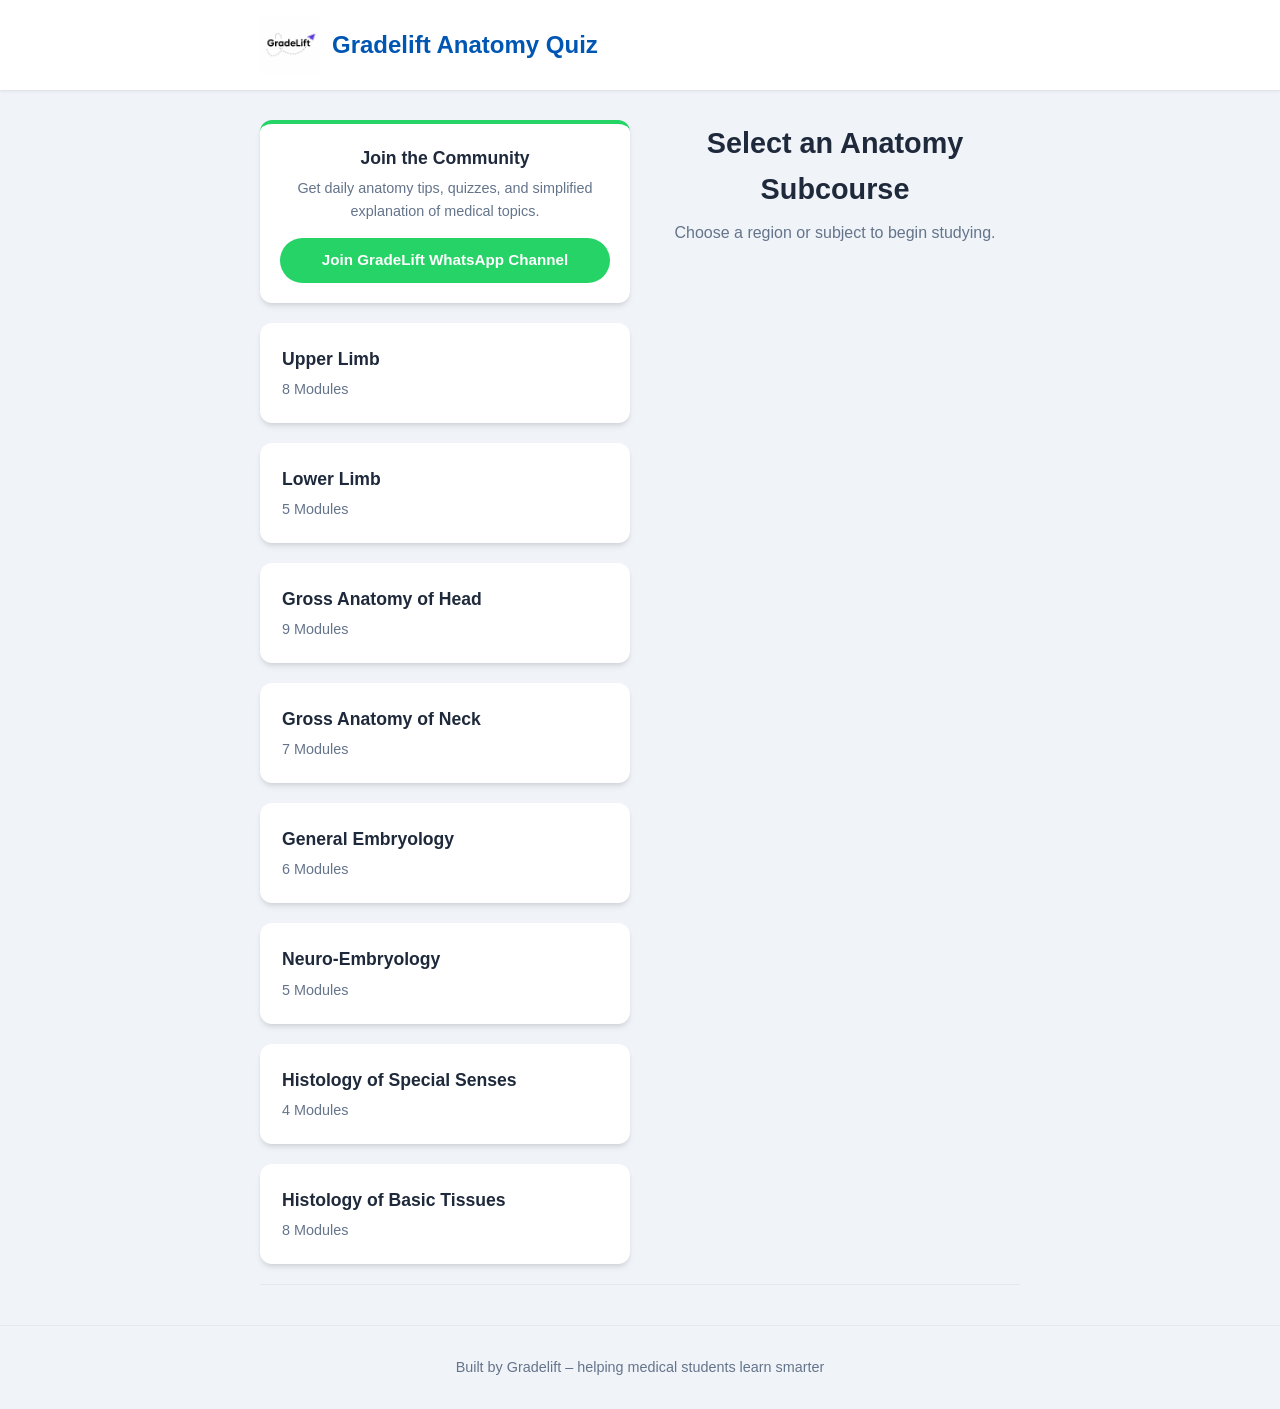
==== index.html @ 7abebb68 "Add files via upload" ====
<!doctype html>
<html lang="en">
  <head>
    <meta charset="UTF-8" />
    <meta name="viewport" content="width=device-width, initial-scale=1.0" />
    <title>Gradelift Anatomy Quiz</title>
    <link rel="stylesheet" href="style.css" />
    <link rel="icon" type="image/jpeg" href="logo.jpeg" />
  
  
  </head>
  <body>
    <header class="site-header">
      <div class="container header-content">
        <div class="brand-identity">
          <img
            src="logo.jpeg"
            alt="Gradelift Logo"
            class="site-logo"
          />
          <h1>Gradelift Anatomy Quiz</h1>
        </div>
      </div>
    </header>

    <main class="container">
      <section id="view-subcourses" class="view active-view">
        <div class="cta-section hero-cta">
          <div class="cta-card whatsapp-style">
            <h3>Join the Community</h3>
            <p>Get daily anatomy tips, quizzes, and simplified explanation of medical topics.</p>
            <a
              href="https://whatsapp.com/channel/0029VbBheDSBPzjbBauMMO03"
              target="_blank"
              class="btn-cta btn-whatsapp"
            >
              Join GradeLift WhatsApp Channel
            </a>
          </div>
          

        <div class="section-header">
          <h2>Select an Anatomy Subcourse</h2>
          <p>Choose a region or subject to begin studying.</p>
        </div>

        <div id="subcourse-grid" class="grid-layout"></div>
      </section>

      <section id="view-topics" class="view hidden">
        <button id="btn-back-home" class="btn-text">
          ← Back to Subcourses
        </button>
        <div class="section-header">
          <h2 id="selected-subcourse-title">Subcourse Title</h2>
          <p>Select a specific module to start the quiz.</p>
        </div>
        <div id="topic-list" class="list-layout"></div>
      </section>

      <section id="view-quiz" class="view hidden">
        <div class="quiz-header">
          <div class="quiz-meta">
            <span id="quiz-topic-title">Topic Name</span>
            <span id="quiz-progress">Question 1 of 20</span>
          </div>
          <div class="progress-bar-container">
            <div id="progress-bar-fill" class="progress-bar-fill"></div>
          </div>
        </div>

        <div class="question-card">
          <h3 id="question-text">Question text?</h3>
          <div id="options-container" class="options-container"></div>
        </div>

        <div id="feedback-container" class="feedback-container hidden">
          <h4 id="feedback-title">Correct!</h4>
          <p id="feedback-text">Explanation text.</p>
          <button id="btn-next-question" class="btn-primary">
            Next Question
          </button>
        </div>
      </section>

      <section id="view-results" class="view hidden">
        <div class="result-card">
          <h2>Module Completed!</h2>
          <div class="score-display">
            <span id="score-percentage">80%</span>
            <span id="score-text">You scored 16 out of 20</span>
          </div>
          <p id="result-message">Great job! Keep practicing.</p>

          <div class="action-buttons">
            <button id="btn-retry" class="btn-primary">Retry Module</button>
            <button id="btn-back-topics" class="btn-secondary">
              Choose Another Topic
            </button>
            <button id="btn-home" class="btn-outline">Back to Home</button>
          </div>

          <hr class="divider" />

          <div class="cta-section vertical-cta">
            <p class="cta-intro">Want to improve your score?</p>

            <a
              href="https://whatsapp.com/channel/0029VbBheDSBPzjbBauMMO03"
              target="_blank"
              class="btn-cta btn-whatsapp full-width"
            >
              Join GradeLift WhatsApp Channel
            </a>

            
          </div>
        </div>
      </section>
    </main>

    <footer class="site-footer">
      <p>Built by Gradelift – helping medical students learn smarter</p>
    </footer>

    <script src="script.js"></script>
  </body>
</html>
---- style.css ----
/* =========================================
   1. VARIABLES & RESET
   ========================================= */
:root {
    --primary: #0056b3;        /* Medical Blue */
    --primary-dark: #004494;
    --secondary: #f0f4f8;      /* Light Gray/Blue background */
    --text-dark: #1e293b;
    --text-light: #64748b;
    --white: #ffffff;
    --success: #10b981;        /* Green */
    --error: #ef4444;          /* Red */
    --whatsapp: #25D366;       /* WhatsApp Green */
    --premium: #8b5cf6;        /* Premium Purple */
    --border-radius: 12px;
    --shadow: 0 4px 6px -1px rgba(0, 0, 0, 0.1), 0 2px 4px -1px rgba(0, 0, 0, 0.06);
    --font-family: 'Inter', sans-serif;
}

* {
    box-sizing: border-box;
    margin: 0;
    padding: 0;
}

body {
    font-family: var(--font-family);
    background-color: var(--secondary);
    color: var(--text-dark);
    line-height: 1.6;
    display: flex;
    flex-direction: column;
    min-height: 100vh;
}

/* =========================================
   2. LAYOUT UTILITIES
   ========================================= */
.container {
    width: 100%;
    max-width: 800px;
    margin: 0 auto;
    padding: 0 20px;
}

.hidden {
    display: none !important;
}

/* =========================================
   3. HEADER
   ========================================= */
.site-header {
    background-color: var(--white);
    padding: 15px 0;
    box-shadow: 0 1px 3px rgba(0,0,0,0.1);
    margin-bottom: 30px;
}

.header-content {
    display: flex;
    align-items: center;
    gap: 15px;
}

.brand-identity {
    display: flex;
    align-items: center;
    gap: 12px;
}

.site-logo {
    height: 60px;
    width: auto;
    border-radius: 6px; 
}

.site-header h1 {
    font-size: 1.5rem;
    color: var(--primary);
    font-weight: 700;
}

/* =========================================
   4. CTA SECTIONS (WhatsApp & App)
   ========================================= */
.cta-section {
    display: grid;
    grid-template-columns: 1fr 1fr; /* Side by side on desktop */
    gap: 20px;
}

/* Specific styling for the top CTA (Home Page) */
.hero-cta {
    margin-bottom: 40px; /* Space BELOW the buttons */
    padding-bottom: 20px;
    border-bottom: 1px solid #e2e8f0; /* Separator line below buttons */
}

.cta-card {
    background: var(--white);
    padding: 20px;
    border-radius: var(--border-radius);
    box-shadow: var(--shadow);
    text-align: center;
    display: flex;
    flex-direction: column;
    justify-content: space-between;
}

.cta-card h3 {
    font-size: 1.1rem;
    margin-bottom: 5px;
    color: var(--text-dark);
}

.cta-card p {
    font-size: 0.9rem;
    color: var(--text-light);
    margin-bottom: 15px;
}

/* Specific Styles for WhatsApp Card */
.whatsapp-style {
    border-top: 4px solid var(--whatsapp);
}

/* Specific Styles for Premium App Card */
.premium-style {
    border-top: 4px solid var(--premium);
    background: linear-gradient(to bottom right, #fff, #fefeff);
}

/* CTA Buttons */
.btn-cta {
    display: inline-block;
    padding: 10px 20px;
    border-radius: 50px; /* Pill shape */
    text-decoration: none;
    font-weight: 600;
    font-size: 0.95rem;
    transition: transform 0.2s, box-shadow 0.2s;
    color: white;
    text-align: center;
}

.btn-cta:hover {
    transform: translateY(-2px);
    box-shadow: 0 4px 12px rgba(0,0,0,0.15);
}

.btn-whatsapp {
    background-color: var(--whatsapp);
}

.btn-premium {
    background-color: var(--premium);
}

/* Vertical layout for Results Page */
.vertical-cta {
    display: flex;
    flex-direction: column;
    gap: 15px;
    max-width: 400px;
    margin: 30px auto 0;
    border-top: none; 
    align-items: center;
}

.cta-intro {
    font-weight: 600;
    color: var(--text-dark);
    margin-bottom: 5px;
}

.full-width {
    width: 100%;
}

.divider {
    border: 0;
    height: 1px;
    background: #e2e8f0;
    margin: 30px 0;
}

/* =========================================
   5. VIEWS & SECTIONS
   ========================================= */
.view {
    animation: fadeIn 0.3s ease-in-out;
}

@keyframes fadeIn {
    from { opacity: 0; transform: translateY(10px); }
    to { opacity: 1; transform: translateY(0); }
}

.section-header {
    margin-bottom: 25px;
    text-align: center;
}

.section-header h2 {
    font-size: 1.8rem;
    margin-bottom: 8px;
}

.section-header p {
    color: var(--text-light);
}

/* =========================================
   6. STANDARD BUTTONS
   ========================================= */
button {
    cursor: pointer;
    font-family: inherit;
    border: none;
    transition: all 0.2s;
}

.btn-primary {
    background-color: var(--primary);
    color: var(--white);
    padding: 12px 24px;
    border-radius: 8px;
    font-weight: 600;
    font-size: 1rem;
    width: 100%;
}

.btn-primary:hover {
    background-color: var(--primary-dark);
}

.btn-secondary {
    background-color: var(--white);
    color: var(--primary);
    border: 1px solid var(--primary);
    padding: 12px 24px;
    border-radius: 8px;
    font-weight: 600;
    width: 100%;
    margin-top: 10px;
}

.btn-outline {
    background-color: transparent;
    color: var(--text-light);
    padding: 12px 24px;
    margin-top: 10px;
    text-decoration: underline;
}

.btn-text {
    background: none;
    color: var(--primary);
    font-weight: 600;
    margin-bottom: 20px;
    padding: 0;
}

/* =========================================
   7. SUBCOURSE GRID & TOPIC LIST
   ========================================= */
.grid-layout {
    display: grid;
    grid-template-columns: repeat(auto-fill, minmax(250px, 1fr));
    gap: 20px;
}

.card {
    background: var(--white);
    padding: 20px;
    border-radius: var(--border-radius);
    box-shadow: var(--shadow);
    cursor: pointer;
    border: 2px solid transparent;
    transition: transform 0.2s, box-shadow 0.2s;
}

.card:hover {
    transform: translateY(-2px);
    border-color: var(--primary);
}

.card h3 {
    font-size: 1.1rem;
    margin-bottom: 5px;
}

.list-layout {
    display: flex;
    flex-direction: column;
    gap: 15px;
}

.topic-item {
    background: var(--white);
    padding: 20px;
    border-radius: var(--border-radius);
    box-shadow: var(--shadow);
    display: flex;
    justify-content: space-between;
    align-items: center;
    cursor: pointer;
}

.topic-item:hover {
    background-color: #f8fafc;
}

.arrow {
    color: var(--primary);
    font-weight: bold;
}

/* =========================================
   8. QUIZ INTERFACE
   ========================================= */
.quiz-header {
    margin-bottom: 20px;
}

.quiz-meta {
    display: flex;
    justify-content: space-between;
    margin-bottom: 10px;
    font-size: 0.9rem;
    color: var(--text-light);
    font-weight: 600;
}

.progress-bar-container {
    width: 100%;
    height: 8px;
    background-color: #e2e8f0;
    border-radius: 10px;
    overflow: hidden;
}

.progress-bar-fill {
    height: 100%;
    background-color: var(--primary);
    width: 0%;
    transition: width 0.3s ease;
}

.question-card {
    background: var(--white);
    padding: 25px;
    border-radius: var(--border-radius);
    box-shadow: var(--shadow);
    margin-bottom: 20px;
}

.question-card h3 {
    font-size: 1.25rem;
    margin-bottom: 20px;
    color: var(--text-dark);
}

.options-container {
    display: flex;
    flex-direction: column;
    gap: 12px;
}

.option-btn {
    text-align: left;
    background-color: #f8fafc;
    border: 1px solid #e2e8f0;
    padding: 15px;
    border-radius: 8px;
    font-size: 1rem;
    color: var(--text-dark);
    transition: all 0.2s;
}

.option-btn:hover:not(:disabled) {
    background-color: #e2e8f0;
}

.option-btn.correct {
    background-color: #d1fae5; /* Light green bg */
    border-color: var(--success);
    color: #065f46;
}

.option-btn.wrong {
    background-color: #fee2e2; /* Light red bg */
    border-color: var(--error);
    color: #991b1b;
}

/* =========================================
   9. FEEDBACK SECTION
   ========================================= */
.feedback-container {
    background-color: var(--white);
    padding: 20px;
    border-radius: var(--border-radius);
    border-left: 5px solid var(--primary);
    box-shadow: var(--shadow);
    animation: slideUp 0.3s ease;
}

@keyframes slideUp {
    from { opacity: 0; transform: translateY(10px); }
    to { opacity: 1; transform: translateY(0); }
}

.feedback-container h4 {
    margin-bottom: 5px;
}

.feedback-container p {
    margin-bottom: 15px;
    color: var(--text-light);
    font-size: 0.95rem;
}

.feedback-container.success { border-color: var(--success); }
.feedback-container.error { border-color: var(--error); }
.feedback-container.success h4 { color: var(--success); }
.feedback-container.error h4 { color: var(--error); }

/* =========================================
   10. RESULTS PAGE
   ========================================= */
.result-card {
    background: var(--white);
    padding: 40px 20px;
    border-radius: var(--border-radius);
    text-align: center;
    box-shadow: var(--shadow);
}

.score-display {
    margin: 30px 0;
}

#score-percentage {
    display: block;
    font-size: 3rem;
    font-weight: 800;
    color: var(--primary);
}

#score-text {
    font-size: 1.1rem;
    color: var(--text-light);
}

.action-buttons {
    max-width: 300px;
    margin: 0 auto;
}

/* =========================================
   11. FOOTER & MOBILE
   ========================================= */
.site-footer {
    margin-top: auto;
    padding: 30px 0;
    text-align: center;
    color: var(--text-light);
    font-size: 0.9rem;
    border-top: 1px solid #e2e8f0;
}

/* Mobile Responsiveness */
@media (max-width: 600px) {
    .cta-section {
        grid-template-columns: 1fr; /* Stack on mobile */
    }
    
    .header-content {
        justify-content: center;
    }
}
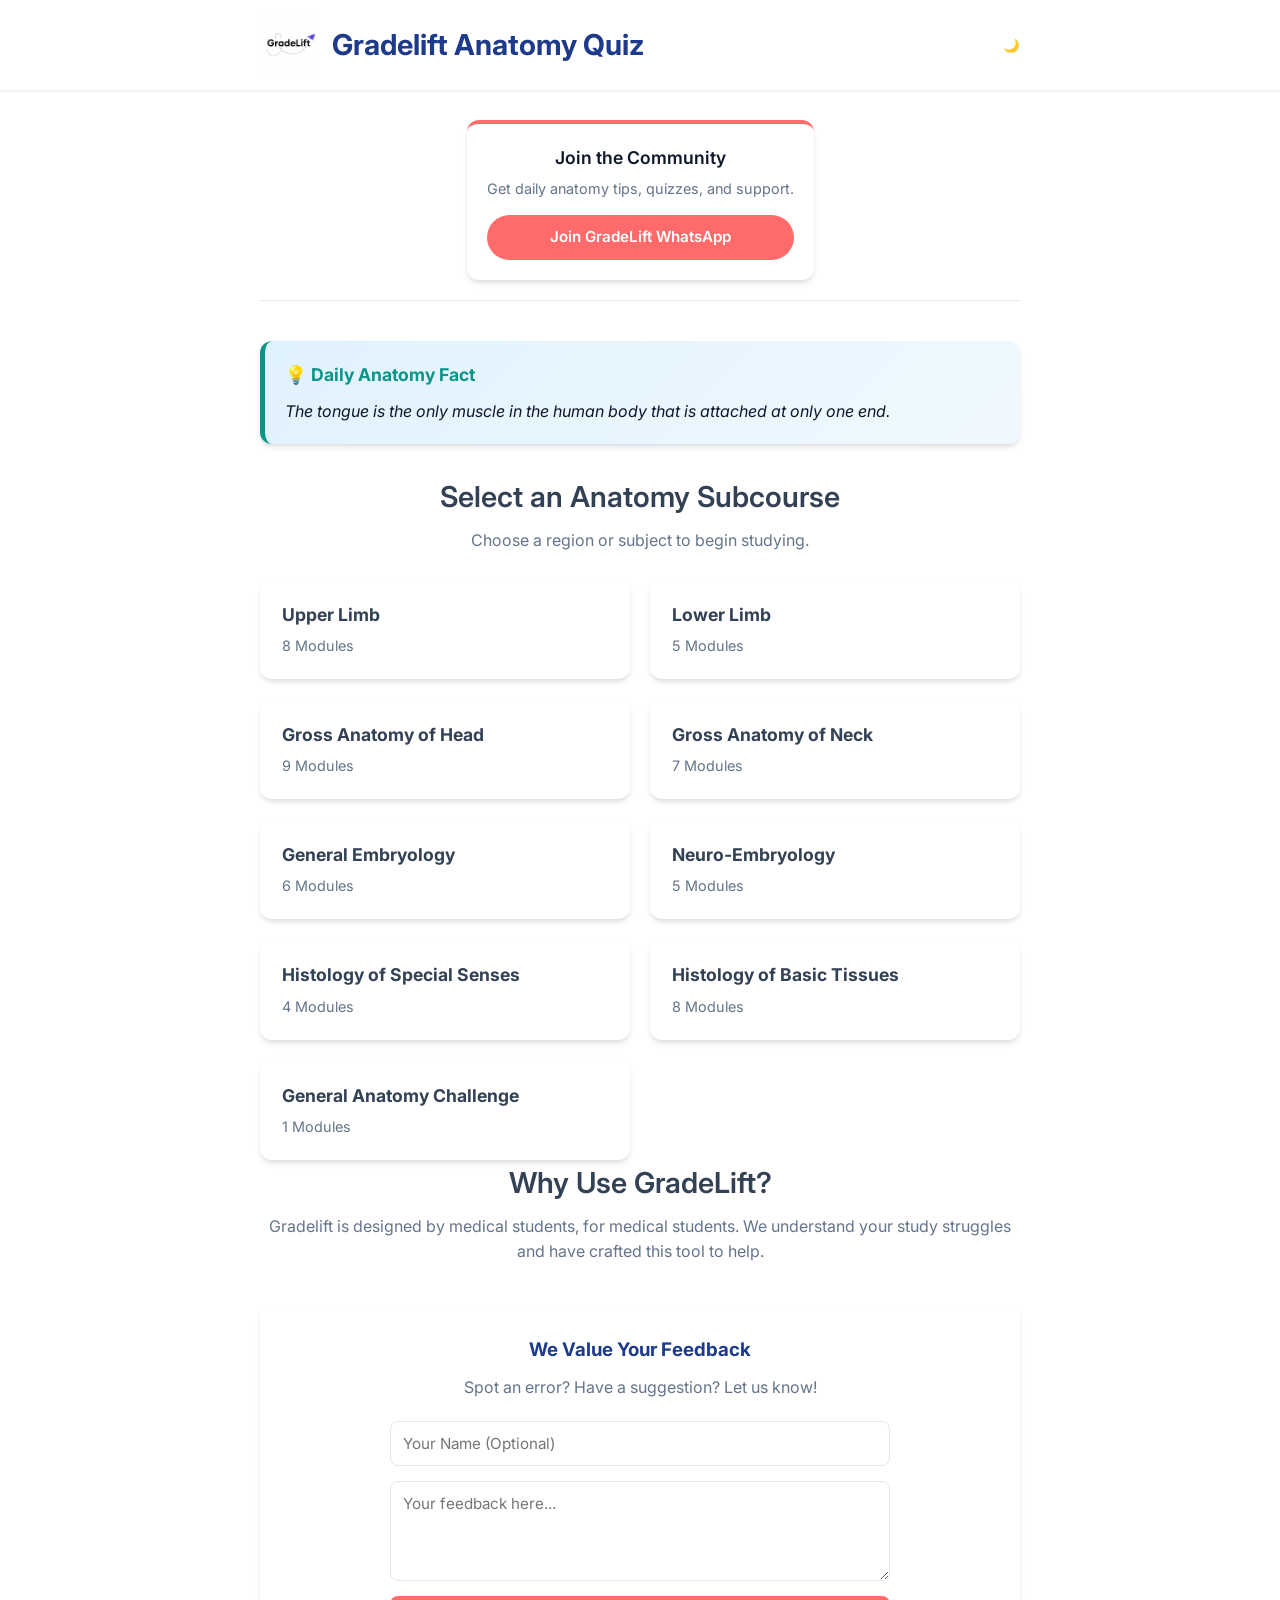
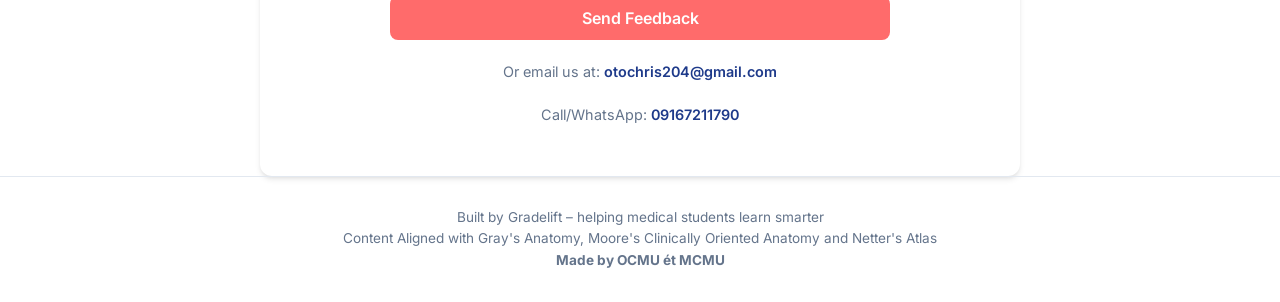
==== commit 52d1300b: "Add files via upload Uploaded massive site overhaul" ====
--- a/index.html
+++ b/index.html
@@ -1,25 +1,29 @@
 <!doctype html>
-<html lang="en">
+<html lang="en" data-theme="light">
   <head>
     <meta charset="UTF-8" />
     <meta name="viewport" content="width=device-width, initial-scale=1.0" />
     <title>Gradelift Anatomy Quiz</title>
     <link rel="stylesheet" href="style.css" />
-    <link rel="icon" type="image/jpeg" href="logo.jpeg" />
-  
-  
+    <link
+      href="https://fonts.googleapis.com/css2?family=Inter:wght@400;500;600;700&display=swap"
+      rel="stylesheet"
+    />
   </head>
   <body>
     <header class="site-header">
       <div class="container header-content">
         <div class="brand-identity">
-          <img
-            src="logo.jpeg"
-            alt="Gradelift Logo"
-            class="site-logo"
-          />
+          <img src="logo.jpeg" alt="Gradelift Logo" class="site-logo" />
           <h1>Gradelift Anatomy Quiz</h1>
         </div>
+        <button
+          id="theme-toggle"
+          class="btn-text"
+          style="margin-left: auto; margin-bottom: 0"
+        >
+          🌙
+        </button>
       </div>
     </header>
 
@@ -28,16 +32,32 @@
         <div class="cta-section hero-cta">
           <div class="cta-card whatsapp-style">
             <h3>Join the Community</h3>
-            <p>Get daily anatomy tips, quizzes, and simplified explanation of medical topics.</p>
+            <p>Get daily anatomy tips, quizzes, and support.</p>
             <a
               href="https://whatsapp.com/channel/0029VbBheDSBPzjbBauMMO03"
               target="_blank"
               class="btn-cta btn-whatsapp"
             >
-              Join GradeLift WhatsApp Channel
+              Join GradeLift WhatsApp
             </a>
           </div>
-          
+        </div>
+
+        <div id="daily-fact-container" class="daily-fact-card">
+          <h3>💡 Daily Anatomy Fact</h3>
+          <p id="daily-fact-text">Loading fact...</p>
+        </div>
+
+        <div id="last-score-card" class="last-score-card hidden">
+          <h3>📊 Your Last Quiz Score</h3>
+          <p>
+            Module: <strong id="last-score-module">N/A</strong><br />
+            Score: <strong id="last-score-value">0/0 (0%)</strong>
+          </p>
+          <button id="btn-review-last-quiz" class="btn-secondary">
+            Retry Module
+          </button>
+        </div>
 
         <div class="section-header">
           <h2>Select an Anatomy Subcourse</h2>
@@ -45,6 +65,46 @@
         </div>
 
         <div id="subcourse-grid" class="grid-layout"></div>
+
+        <div class="section-header">
+          <h2>Why Use GradeLift?</h2>
+          <p>
+            Gradelift is designed by medical students, for medical students. We
+            understand your study struggles and have crafted this tool to help.
+          </p>
+        </div>
+
+        <div class="feedback-section">
+          <h3>We Value Your Feedback</h3>
+          <p>Spot an error? Have a suggestion? Let us know!</p>
+          <form id="feedback-form">
+            <input
+              type="text"
+              id="feedback-name"
+              placeholder="Your Name (Optional)"
+              class="form-input"
+            />
+            <textarea
+              id="feedback-message"
+              placeholder="Your feedback here..."
+              class="form-textarea"
+              required
+            ></textarea>
+            <button type="submit" class="btn-primary">Send Feedback</button>
+          </form>
+          <div class="contact-links">
+            <p>
+              Or email us at:
+              <a href="mailto:otochris204@gmail.com" target="_blank"
+                >otochris204@gmail.com</a
+              >
+            </p>
+            <p style="margin-top: 5px">
+              Call/WhatsApp:
+              <a href="tel:09167211790">09167211790</a>
+            </p>
+          </div>
+        </div>
       </section>
 
       <section id="view-topics" class="view hidden">
@@ -60,8 +120,25 @@
 
       <section id="view-quiz" class="view hidden">
         <div class="quiz-header">
+          <button id="btn-quiz-home" class="home-tab">🏠 Home</button>
           <div class="quiz-meta">
             <span id="quiz-topic-title">Topic Name</span>
+            <div style="display: flex; align-items: center; gap: 10px">
+              <span id="quiz-timer" class="quiz-timer">20:00</span>
+              <button
+                id="btn-pause-timer"
+                class="btn-secondary"
+                style="
+                  padding: 4px 10px;
+                  margin: 0;
+                  font-size: 0.85rem;
+                  width: auto;
+                  border-radius: 20px;
+                "
+              >
+                ⏸️ Pause
+              </button>
+            </div>
             <span id="quiz-progress">Question 1 of 20</span>
           </div>
           <div class="progress-bar-container">
@@ -72,7 +149,16 @@
         <div class="question-card">
           <h3 id="question-text">Question text?</h3>
           <div id="options-container" class="options-container"></div>
-        </div>
+          <div style="margin-top: 15px">
+            <button id="btn-prev-question" class="btn-secondary hidden">
+              ← Previous Question
+            </button>
+          </div>
+        </div>
+        <div
+          id="multimedia-container"
+          class="multimedia-container hidden"
+        ></div>
 
         <div id="feedback-container" class="feedback-container hidden">
           <h4 id="feedback-title">Correct!</h4>
@@ -110,10 +196,8 @@
               target="_blank"
               class="btn-cta btn-whatsapp full-width"
             >
-              Join GradeLift WhatsApp Channel
+              Join GradeLift WhatsApp
             </a>
-
-            
           </div>
         </div>
       </section>
@@ -121,8 +205,13 @@
 
     <footer class="site-footer">
       <p>Built by Gradelift – helping medical students learn smarter</p>
+      <p>
+        Content Aligned with Gray's Anatomy, Moore's Clinically Oriented Anatomy
+        and Netter's Atlas
+      </p>
+      <p><strong>Made by OCMU ét MCMU</strong></p>
     </footer>
 
-    <script src="script.js"></script>
+    <script src="script.js?v=2"></script>
   </body>
 </html>
--- a/style.css
+++ b/style.css
@@ -2,482 +2,881 @@
    1. VARIABLES & RESET
    ========================================= */
 :root {
-    --primary: #0056b3;        /* Medical Blue */
-    --primary-dark: #004494;
-    --secondary: #f0f4f8;      /* Light Gray/Blue background */
-    --text-dark: #1e293b;
-    --text-light: #64748b;
-    --white: #ffffff;
-    --success: #10b981;        /* Green */
-    --error: #ef4444;          /* Red */
-    --whatsapp: #25D366;       /* WhatsApp Green */
-    --premium: #8b5cf6;        /* Premium Purple */
-    --border-radius: 12px;
-    --shadow: 0 4px 6px -1px rgba(0, 0, 0, 0.1), 0 2px 4px -1px rgba(0, 0, 0, 0.06);
-    --font-family: 'Inter', sans-serif;
+  /* GLOBAL COLOR SYSTEM - GRADELIFT */
+
+  /* Backgrounds & Surfaces */
+  --bg-main: #ffffff; /* Crisp White */
+  --bg-card: #f8fafc; /* Soft Light Gray for study cards */
+  --bg-hover: #f1f5f9;
+
+  /* Typography */
+  --text-heading: #0f172a; /* Deep Navy Blue for authoritative headers */
+  --text-body: #334155; /* Dark Slate for readable paragraphs */
+  --text-muted: #64748b;
+
+  /* Brand & Accents */
+  --primary-brand: #1e3a8a; /* Deep Navy Anchor */
+  --secondary-teal: #0d9488; /* Surgical Teal for progress bars/secondary icons */
+  --accent-coral: #ff6b6b; /* Vibrant Coral for primary CTAs (WhatsApp, Quizzes) */
+
+  /* Feedback Colors (Quizzes) */
+  --success-green: #10b981;
+  --error-red: #ef4444;
+
+  /* Semantic/Legacy Support */
+  --primary: #1e3a8a;
+  --primary-dark: #0f172a;
+  --secondary: #f8fafc;
+  --text-dark: #0f172a;
+  --text-light: #64748b;
+  --white: #ffffff;
+  --background: #ffffff;
+  --accent: #0d9488;
+  --accent-light: #93c5fd;
+  --success: #10b981;
+  --whatsapp: #ff6b6b; /* Updated to accent-coral */
+  --error: #ef4444;
+  --border-radius: 12px;
+  --shadow:
+    0 4px 6px -1px rgba(0, 0, 0, 0.1), 0 2px 4px -1px rgba(0, 0, 0, 0.06);
+  --font-family: "Inter", sans-serif;
+
+  /* Semantic Variables for Theming */
+  --bg-surface: var(--bg-main);
+  --bg-option: var(--bg-card);
+  --bg-option-hover: var(--bg-hover);
+  --fact-bg: linear-gradient(135deg, #e0f2fe 0%, #f0f9ff 100%);
+}
+
+/* DARK MODE (Crucial for late-night studying) */
+[data-theme="dark"] {
+  /* Backgrounds & Surfaces */
+  --bg-main: #0f172a; /* Deep Slate Gray (avoids OLED smearing) */
+  --bg-card: #1e293b; /* Slightly lighter slate for layering */
+  --bg-hover: #334155;
+
+  /* Typography */
+  --text-heading: #f8fafc; /* Off-white to prevent glare */
+  --text-body: #cbd5e1; /* Soft gray for relaxed reading */
+  --text-muted: #94a3b8;
+
+  /* Brand & Accents (Adjusted for dark mode contrast) */
+  --primary-brand: #3b82f6; /* Lighter blue for dark mode visibility */
+  --secondary-teal: #2dd4bf; /* Brighter teal */
+  --accent-coral: #ff8787; /* Softened coral for glowing effect */
+
+  /* Semantic/Legacy Support */
+  --bg-surface: var(--bg-main);
+  --bg-option: var(--bg-card);
+  --bg-option-hover: var(--bg-hover);
+  --fact-bg: linear-gradient(135deg, #1e293b 0%, #0f172a 100%);
+  --primary: #3b82f6;
+  --secondary: #0f172a;
+  --text-dark: #f8fafc;
+  --text-light: #cbd5e1;
+  --whatsapp: #ff8787; /* Updated to dark mode coral */
 }
 
 * {
-    box-sizing: border-box;
-    margin: 0;
-    padding: 0;
+  box-sizing: border-box;
+  margin: 0;
+  padding: 0;
 }
 
 body {
-    font-family: var(--font-family);
-    background-color: var(--secondary);
-    color: var(--text-dark);
-    line-height: 1.6;
-    display: flex;
+  font-family: var(--font-family);
+  background-color: var(--bg-main);
+  color: var(--text-body);
+  line-height: 1.6;
+  display: flex;
+  flex-direction: column;
+  min-height: 100vh;
+}
+
+/* =========================================
+   2. LAYOUT UTILITIES
+   ========================================= */
+.container {
+  width: 100%;
+  max-width: 800px;
+  margin: 0 auto;
+  padding: 0 20px;
+}
+
+.hidden {
+  display: none !important;
+}
+
+/* =========================================
+   3. HEADER
+   ========================================= */
+.site-header {
+  background-color: var(--bg-surface);
+  padding: 15px 0;
+  box-shadow: 0 1px 3px rgba(0, 0, 0, 0.1);
+  margin-bottom: 30px;
+}
+
+.header-content {
+  display: flex;
+  align-items: center;
+  gap: 15px;
+  flex-wrap: wrap;
+}
+
+.brand-identity {
+  display: flex;
+  align-items: center;
+  gap: 12px;
+}
+
+.site-logo {
+  height: 60px;
+  width: auto;
+  border-radius: 6px;
+}
+
+.site-header h1 {
+  font-size: 1.8rem;
+  font-weight: 700;
+  color: var(--primary-brand);
+  font-weight: 700;
+}
+
+/* =========================================
+   4. CTA SECTIONS (WhatsApp & App)
+   ========================================= */
+.cta-section {
+  display: grid;
+  grid-template-columns: 1fr 1fr; /* Side by side on desktop */
+  gap: 20px;
+}
+
+/* Specific styling for the top CTA (Home Page) */
+.hero-cta {
+  margin-bottom: 40px; /* Space BELOW the buttons */
+  grid-template-columns: 1fr; /* Override to a single column for centering */
+  padding-bottom: 20px;
+  border-bottom: 1px solid #e2e8f0; /* Separator line below buttons */
+}
+
+.hero-cta .cta-card {
+  max-width: 400px;
+  justify-self: center; /* Center the card within the grid */
+}
+
+.cta-card {
+  background: var(--bg-surface);
+  padding: 20px;
+  border-radius: var(--border-radius);
+  box-shadow: var(--shadow);
+  text-align: center;
+  display: flex;
+  flex-direction: column;
+  justify-content: space-between;
+}
+
+.cta-card h3 {
+  font-size: 1.1rem;
+  font-weight: 600;
+  margin-bottom: 5px;
+  color: var(--text-dark);
+}
+
+.cta-card p {
+  font-size: 0.9rem;
+  color: var(--text-light);
+  margin-bottom: 15px;
+}
+
+/* Specific Styles for WhatsApp Card */
+.whatsapp-style {
+  border-top: 4px solid var(--whatsapp);
+}
+
+/* CTA Buttons */
+.btn-cta {
+  display: inline-block;
+  padding: 10px 20px;
+  border-radius: 50px; /* Pill shape */
+  text-decoration: none;
+  font-weight: 600;
+  font-size: 0.95rem;
+  transition:
+    transform 0.2s,
+    box-shadow 0.2s;
+  color: white;
+  text-align: center;
+}
+
+.btn-cta:hover {
+  transform: translateY(-2px);
+  box-shadow: 0 4px 12px rgba(0, 0, 0, 0.15);
+}
+
+.btn-whatsapp {
+  background-color: var(--accent-coral);
+  animation: pulse 2.5s infinite ease-in-out;
+}
+
+@keyframes pulse {
+  0% {
+    transform: scale(1);
+    box-shadow: 0 4px 12px rgba(0, 0, 0, 0.1);
+  }
+  50% {
+    transform: scale(1.03);
+    box-shadow: 0 6px 16px rgba(255, 107, 107, 0.25);
+  }
+  100% {
+    transform: scale(1);
+  }
+}
+
+/* Vertical layout for Results Page */
+.vertical-cta {
+  display: flex;
+  flex-direction: column;
+  font-weight: 500;
+  gap: 15px;
+  max-width: 400px;
+  margin: 30px auto 0;
+  border-top: none;
+  align-items: center;
+}
+
+.cta-intro {
+  font-weight: 600;
+  color: var(--text-dark);
+  margin-bottom: 5px;
+}
+
+.full-width {
+  width: 100%;
+}
+
+.divider {
+  border: 0;
+  height: 1px;
+  background: #e2e8f0;
+  margin: 30px 0;
+}
+
+/* =========================================
+   5. VIEWS & SECTIONS
+   ========================================= */
+.view {
+  animation: fadeIn 0.3s ease-in-out;
+}
+
+@keyframes fadeIn {
+  from {
+    opacity: 0;
+    transform: translateY(10px);
+  }
+  to {
+    opacity: 1;
+    transform: translateY(0);
+  }
+}
+
+.section-header {
+  margin-bottom: 25px;
+  text-align: center;
+}
+
+.section-header h2 {
+  font-size: 1.8rem;
+  font-weight: 600;
+  margin-bottom: 8px;
+}
+
+.section-header p {
+  color: var(--text-light);
+}
+
+/* =========================================
+   6. STANDARD BUTTONS
+   ========================================= */
+button {
+  cursor: pointer;
+  font-family: inherit;
+  border: none;
+  transition: all 0.2s;
+}
+
+.btn-primary {
+  background-color: var(--accent-coral);
+  color: var(--white);
+  padding: 12px 24px;
+  font-weight: 500;
+  border-radius: 8px;
+  font-weight: 600;
+  font-size: 1rem;
+  width: 100%;
+}
+
+.btn-primary:hover {
+  background-color: #ff5252;
+}
+
+.btn-secondary {
+  background-color: var(--bg-surface);
+  color: var(--primary-brand);
+  border: 1px solid var(--primary-brand);
+  font-weight: 500;
+  padding: 12px 24px;
+  border-radius: 8px;
+  font-weight: 600;
+  width: 100%;
+  margin-top: 10px;
+}
+
+.btn-outline {
+  background-color: transparent;
+  color: var(--text-light);
+  padding: 12px 24px;
+  margin-top: 10px;
+  text-decoration: underline;
+}
+
+.btn-text {
+  background: none;
+  color: var(--primary-brand);
+  font-weight: 600;
+  margin-bottom: 20px;
+  padding: 0;
+}
+
+/* =========================================
+   7. SUBCOURSE GRID & TOPIC LIST
+   ========================================= */
+.grid-layout {
+  display: grid;
+  grid-template-columns: repeat(auto-fill, minmax(250px, 1fr));
+  gap: 20px;
+}
+
+.card {
+  background: var(--bg-surface);
+  padding: 20px;
+  border-radius: var(--border-radius);
+  box-shadow: var(--shadow);
+  cursor: pointer;
+  border: 2px solid transparent;
+  transition:
+    transform 0.2s,
+    box-shadow 0.2s;
+}
+
+.card:hover {
+  transform: translateY(-2px);
+  border-color: var(--secondary-teal);
+}
+
+.card h3 {
+  font-size: 1.1rem;
+  margin-bottom: 5px;
+}
+
+.list-layout {
+  display: flex;
+  flex-direction: column;
+  gap: 15px;
+}
+
+.topic-item {
+  background: var(--bg-surface);
+  padding: 20px;
+  border-radius: var(--border-radius);
+  box-shadow: var(--shadow);
+  display: flex;
+  justify-content: space-between;
+  align-items: center;
+  cursor: pointer;
+}
+
+.topic-item:hover {
+  background-color: #f8fafc;
+}
+
+.arrow {
+  color: var(--secondary-teal);
+  font-weight: bold;
+}
+
+/* =========================================
+   8. QUIZ INTERFACE
+   ========================================= */
+.quiz-header {
+  margin-bottom: 20px;
+}
+
+.quiz-meta {
+  display: flex;
+  justify-content: space-between;
+  margin-bottom: 10px;
+  font-size: 0.9rem;
+  color: var(--text-light);
+  font-weight: 600;
+  align-items: center;
+}
+
+.quiz-timer {
+  color: var(--error-red);
+  font-weight: 700;
+  font-size: 1.05rem;
+  background: var(--bg-hover);
+  padding: 4px 12px;
+  border-radius: 20px;
+}
+
+/* Timer Warning State (< 3 mins) */
+.quiz-timer.danger {
+  color: #991b1b; /* Dark red */
+  animation: blinkTimer 1s infinite;
+}
+[data-theme="dark"] .quiz-timer.danger {
+  color: #ff4444; /* Brighter red for dark mode */
+}
+
+@keyframes blinkTimer {
+  0%,
+  100% {
+    opacity: 1;
+  }
+  50% {
+    opacity: 0.3;
+  }
+}
+
+.progress-bar-container {
+  width: 100%;
+  height: 8px;
+  background-color: #e2e8f0;
+  border-radius: 10px;
+  overflow: hidden;
+}
+
+.progress-bar-fill {
+  height: 100%;
+  background-color: var(--secondary-teal);
+  width: 0%;
+  transition: width 0.3s ease;
+}
+
+.question-card {
+  background: var(--bg-surface);
+  padding: 25px;
+  border-radius: var(--border-radius);
+  box-shadow: var(--shadow);
+  margin-bottom: 20px;
+}
+
+.question-card h3 {
+  font-size: 1.25rem;
+  margin-bottom: 20px;
+  font-weight: 600;
+  color: var(--text-dark);
+}
+
+.multimedia-container {
+  margin-bottom: 20px;
+}
+
+.multimedia-container img {
+  max-width: 100%;
+  color: var(--text-dark);
+}
+
+.options-container {
+  display: flex;
+  flex-direction: column;
+  gap: 12px;
+}
+
+.option-btn {
+  text-align: left;
+  background-color: var(--bg-option);
+  border: 1px solid #e2e8f0;
+  font-weight: 500;
+  padding: 15px;
+  border-radius: 8px;
+  font-size: 1rem;
+  color: var(--text-dark);
+  transition: all 0.2s;
+
+  position: relative;
+}
+
+.option-btn:hover:not(:disabled) {
+  background-color: var(--bg-option-hover);
+}
+
+/* Correct/Incorrect States */
+.option-btn.correct {
+  background-color: #d1fae5; /* Light green bg */
+  border-color: var(--success);
+  color: #065f46;
+}
+
+.option-btn.wrong {
+  background-color: #fee2e2; /* Light red bg */
+  border-color: var(--error);
+  color: #991b1b;
+}
+
+/* Micro-interaction for wrong answer */
+.option-btn.wrong {
+  animation: shake 0.3s ease-in-out;
+}
+
+@keyframes shake {
+  0% {
+    transform: translateX(0);
+  }
+  25% {
+    transform: translateX(-5px);
+  }
+  50% {
+    transform: translateX(5px);
+  }
+  75% {
+    transform: translateX(-5px);
+  }
+  100% {
+    transform: translateX(0);
+  }
+}
+
+/* =========================================
+   9. FEEDBACK SECTION
+   ========================================= */
+.feedback-container {
+  background-color: var(--bg-surface);
+  padding: 20px;
+  border-radius: var(--border-radius);
+  border-left: 5px solid var(--secondary-teal);
+  box-shadow: var(--shadow);
+  animation: slideUp 0.3s ease;
+}
+
+@keyframes slideUp {
+  from {
+    opacity: 0;
+    transform: translateY(10px);
+  }
+  to {
+    opacity: 1;
+    transform: translateY(0);
+  }
+}
+
+.feedback-container h4 {
+  margin-bottom: 5px;
+}
+
+.feedback-container p {
+  margin-bottom: 15px;
+  color: var(--text-light);
+  font-size: 0.95rem;
+}
+
+.feedback-container.success {
+  border-color: var(--success);
+}
+.feedback-container.error {
+  border-color: var(--error);
+}
+.feedback-container.success h4 {
+  color: var(--success);
+}
+.feedback-container.error h4 {
+  color: var(--error);
+}
+
+.feedback-container img {
+  max-width: 100%;
+  margin-bottom: 10px;
+}
+
+#btn-next-question {
+  margin-top: 15px;
+}
+
+/* =========================================
+   10. RESULTS PAGE
+   ========================================= */
+.result-card {
+  background: var(--bg-surface);
+  padding: 40px 20px;
+  border-radius: var(--border-radius);
+  text-align: center;
+  box-shadow: var(--shadow);
+}
+
+.score-display {
+  margin: 30px 0;
+}
+
+#score-percentage {
+  display: block;
+  font-size: 3rem;
+  font-weight: 700;
+  font-weight: 800;
+  color: var(--primary-brand);
+}
+
+#score-text {
+  font-size: 1.1rem;
+  color: var(--text-light);
+}
+
+.action-buttons {
+  max-width: 300px;
+  margin: 0 auto;
+}
+
+/* =========================================
+   11. DAILY FACT & FEEDBACK
+   ========================================= */
+.daily-fact-card {
+  background: var(--fact-bg);
+  border-left: 5px solid var(--secondary-teal);
+  padding: 20px;
+  border-radius: var(--border-radius);
+  margin-bottom: 30px;
+  box-shadow: var(--shadow);
+}
+
+.daily-fact-card h3 {
+  color: var(--secondary-teal);
+  margin-bottom: 10px;
+  font-size: 1.1rem;
+}
+
+.daily-fact-card p {
+  color: var(--text-dark);
+  font-style: italic;
+}
+
+.last-score-card {
+  background: var(--bg-card);
+  border-left: 5px solid var(--primary-brand);
+  padding: 20px;
+  border-radius: var(--border-radius);
+  margin-bottom: 30px;
+  box-shadow: var(--shadow);
+}
+.last-score-card h3 {
+  color: var(--primary-brand);
+  margin-bottom: 10px;
+}
+.last-score-card p {
+  color: var(--text-body);
+  font-size: 1rem;
+  margin-bottom: 15px;
+}
+.last-score-card .btn-secondary {
+  width: auto; /* Don't make it full width */
+  padding: 8px 16px;
+  font-size: 0.9rem;
+  margin-top: 0;
+}
+
+.why-use-card {
+  background: linear-gradient(135deg, #e0e7ff 0%, #d1fae5 100%);
+  border-left: 5px solid var(--success-green);
+  padding: 25px;
+  border-radius: var(--border-radius);
+  margin-bottom: 30px;
+  box-shadow: var(--shadow);
+  text-align: center;
+}
+
+[data-theme="dark"] .why-use-card {
+  background: linear-gradient(135deg, #064e3b 0%, #022c22 100%);
+}
+
+.feedback-section {
+  background: var(--bg-surface);
+  padding: 30px;
+  border-radius: var(--border-radius);
+  box-shadow: var(--shadow);
+  margin-top: 40px;
+  text-align: center;
+}
+
+.feedback-section h3 {
+  margin-bottom: 10px;
+  color: var(--primary-brand);
+}
+
+.feedback-section p {
+  margin-bottom: 20px;
+  color: var(--text-light);
+}
+
+#feedback-form {
+  display: flex;
+  flex-direction: column;
+  gap: 15px;
+  max-width: 500px;
+  margin: 0 auto;
+}
+
+.form-input,
+.form-textarea {
+  padding: 12px;
+  border: 1px solid #e2e8f0;
+  border-radius: 8px;
+  font-family: inherit;
+  font-size: 0.95rem;
+  width: 100%;
+}
+
+.form-textarea {
+  min-height: 100px;
+  resize: vertical;
+}
+
+.form-input:focus,
+.form-textarea:focus {
+  outline: none;
+  border-color: var(--primary-brand);
+  box-shadow: 0 0 0 3px rgba(30, 58, 138, 0.1);
+}
+
+.contact-links {
+  margin-top: 20px;
+  font-size: 0.9rem;
+}
+
+.contact-links a {
+  color: var(--primary-brand);
+  text-decoration: none;
+  font-weight: 600;
+}
+
+/* Home Tab for Quiz Page */
+.home-tab {
+  display: inline-flex;
+  align-items: center;
+  gap: 8px;
+  background-color: var(--bg-card);
+  color: var(--primary-brand);
+  padding: 8px 16px;
+  border-radius: 20px;
+  font-weight: 600;
+  text-decoration: none;
+  margin-bottom: 20px;
+  box-shadow: var(--shadow);
+  border: 1px solid #e2e8f0;
+}
+.home-tab:hover {
+  background-color: var(--primary-brand);
+  color: var(--white);
+}
+[data-theme="dark"] .home-tab {
+  border-color: var(--text-muted);
+}
+
+/* =========================================
+   12. FOOTER & MOBILE
+   ========================================= */
+.site-footer {
+  margin-top: auto;
+  padding: 30px 0;
+  text-align: center;
+  color: var(--text-light);
+  font-size: 0.9rem;
+  border-top: 1px solid #e2e8f0;
+}
+.site-footer p {
+  font-size: 0.85rem;
+}
+
+/* =========================================
+   13. RESPONSIVENESS
+   ========================================= */
+
+/* Tablet and smaller devices */
+@media (max-width: 768px) {
+  .container {
+    padding: 0 15px;
+  }
+
+  .site-header h1 {
+    font-size: 1.4rem;
+  }
+
+  .section-header h2 {
+    font-size: 1.6rem;
+  }
+
+  .quiz-meta {
+    flex-wrap: wrap;
+    justify-content: center;
+    gap: 15px;
+  }
+
+  .question-card,
+  .result-card,
+  .feedback-section {
+    padding: 20px;
+  }
+}
+
+/* Mobile devices */
+@media (max-width: 600px) {
+  body {
+    font-size: 15px;
+  }
+
+  .cta-section {
+    grid-template-columns: 1fr; /* Stack on mobile */
+  }
+
+  .header-content {
+    justify-content: center;
+  }
+
+  .site-header h1 {
+    font-size: 1.1rem;
+  }
+
+  .result-card {
+    padding: 25px 15px; /* Reduced padding on smaller screens */
+  }
+
+  #score-percentage {
+    font-size: 2.5rem; /* Smaller score on mobile */
+  }
+
+  .site-logo {
+    height: 45px; /* Slightly smaller logo */
+  }
+
+  .quiz-meta {
     flex-direction: column;
-    min-height: 100vh;
-}
-
-/* =========================================
-   2. LAYOUT UTILITIES
-   ========================================= */
-.container {
-    width: 100%;
-    max-width: 800px;
-    margin: 0 auto;
-    padding: 0 20px;
-}
-
-.hidden {
-    display: none !important;
-}
-
-/* =========================================
-   3. HEADER
-   ========================================= */
-.site-header {
-    background-color: var(--white);
-    padding: 15px 0;
-    box-shadow: 0 1px 3px rgba(0,0,0,0.1);
-    margin-bottom: 30px;
-}
-
-.header-content {
-    display: flex;
     align-items: center;
     gap: 15px;
-}
-
-.brand-identity {
-    display: flex;
-    align-items: center;
-    gap: 12px;
-}
-
-.site-logo {
-    height: 60px;
-    width: auto;
-    border-radius: 6px; 
-}
-
-.site-header h1 {
-    font-size: 1.5rem;
-    color: var(--primary);
-    font-weight: 700;
-}
-
-/* =========================================
-   4. CTA SECTIONS (WhatsApp & App)
-   ========================================= */
-.cta-section {
-    display: grid;
-    grid-template-columns: 1fr 1fr; /* Side by side on desktop */
-    gap: 20px;
-}
-
-/* Specific styling for the top CTA (Home Page) */
-.hero-cta {
-    margin-bottom: 40px; /* Space BELOW the buttons */
-    padding-bottom: 20px;
-    border-bottom: 1px solid #e2e8f0; /* Separator line below buttons */
-}
-
-.cta-card {
-    background: var(--white);
-    padding: 20px;
-    border-radius: var(--border-radius);
-    box-shadow: var(--shadow);
-    text-align: center;
-    display: flex;
-    flex-direction: column;
-    justify-content: space-between;
-}
-
-.cta-card h3 {
-    font-size: 1.1rem;
-    margin-bottom: 5px;
-    color: var(--text-dark);
-}
-
-.cta-card p {
+  }
+
+  .question-card,
+  .feedback-section {
+    padding: 15px;
+  }
+
+  .option-btn {
+    padding: 12px;
     font-size: 0.9rem;
-    color: var(--text-light);
-    margin-bottom: 15px;
-}
-
-/* Specific Styles for WhatsApp Card */
-.whatsapp-style {
-    border-top: 4px solid var(--whatsapp);
-}
-
-/* Specific Styles for Premium App Card */
-.premium-style {
-    border-top: 4px solid var(--premium);
-    background: linear-gradient(to bottom right, #fff, #fefeff);
-}
-
-/* CTA Buttons */
-.btn-cta {
-    display: inline-block;
-    padding: 10px 20px;
-    border-radius: 50px; /* Pill shape */
-    text-decoration: none;
-    font-weight: 600;
-    font-size: 0.95rem;
-    transition: transform 0.2s, box-shadow 0.2s;
-    color: white;
-    text-align: center;
-}
-
-.btn-cta:hover {
-    transform: translateY(-2px);
-    box-shadow: 0 4px 12px rgba(0,0,0,0.15);
-}
-
-.btn-whatsapp {
-    background-color: var(--whatsapp);
-}
-
-.btn-premium {
-    background-color: var(--premium);
-}
-
-/* Vertical layout for Results Page */
-.vertical-cta {
-    display: flex;
-    flex-direction: column;
-    gap: 15px;
-    max-width: 400px;
-    margin: 30px auto 0;
-    border-top: none; 
-    align-items: center;
-}
-
-.cta-intro {
-    font-weight: 600;
-    color: var(--text-dark);
-    margin-bottom: 5px;
-}
-
-.full-width {
-    width: 100%;
-}
-
-.divider {
-    border: 0;
-    height: 1px;
-    background: #e2e8f0;
-    margin: 30px 0;
-}
-
-/* =========================================
-   5. VIEWS & SECTIONS
-   ========================================= */
-.view {
-    animation: fadeIn 0.3s ease-in-out;
-}
-
-@keyframes fadeIn {
-    from { opacity: 0; transform: translateY(10px); }
-    to { opacity: 1; transform: translateY(0); }
-}
-
-.section-header {
-    margin-bottom: 25px;
-    text-align: center;
-}
-
-.section-header h2 {
-    font-size: 1.8rem;
-    margin-bottom: 8px;
-}
-
-.section-header p {
-    color: var(--text-light);
-}
-
-/* =========================================
-   6. STANDARD BUTTONS
-   ========================================= */
-button {
-    cursor: pointer;
-    font-family: inherit;
-    border: none;
-    transition: all 0.2s;
-}
-
-.btn-primary {
-    background-color: var(--primary);
-    color: var(--white);
-    padding: 12px 24px;
-    border-radius: 8px;
-    font-weight: 600;
-    font-size: 1rem;
-    width: 100%;
-}
-
-.btn-primary:hover {
-    background-color: var(--primary-dark);
-}
-
-.btn-secondary {
-    background-color: var(--white);
-    color: var(--primary);
-    border: 1px solid var(--primary);
-    padding: 12px 24px;
-    border-radius: 8px;
-    font-weight: 600;
-    width: 100%;
-    margin-top: 10px;
-}
-
-.btn-outline {
-    background-color: transparent;
-    color: var(--text-light);
-    padding: 12px 24px;
-    margin-top: 10px;
-    text-decoration: underline;
-}
-
-.btn-text {
-    background: none;
-    color: var(--primary);
-    font-weight: 600;
-    margin-bottom: 20px;
-    padding: 0;
-}
-
-/* =========================================
-   7. SUBCOURSE GRID & TOPIC LIST
-   ========================================= */
-.grid-layout {
-    display: grid;
-    grid-template-columns: repeat(auto-fill, minmax(250px, 1fr));
-    gap: 20px;
-}
-
-.card {
-    background: var(--white);
-    padding: 20px;
-    border-radius: var(--border-radius);
-    box-shadow: var(--shadow);
-    cursor: pointer;
-    border: 2px solid transparent;
-    transition: transform 0.2s, box-shadow 0.2s;
-}
-
-.card:hover {
-    transform: translateY(-2px);
-    border-color: var(--primary);
-}
-
-.card h3 {
-    font-size: 1.1rem;
-    margin-bottom: 5px;
-}
-
-.list-layout {
-    display: flex;
-    flex-direction: column;
-    gap: 15px;
-}
-
-.topic-item {
-    background: var(--white);
-    padding: 20px;
-    border-radius: var(--border-radius);
-    box-shadow: var(--shadow);
-    display: flex;
-    justify-content: space-between;
-    align-items: center;
-    cursor: pointer;
-}
-
-.topic-item:hover {
-    background-color: #f8fafc;
-}
-
-.arrow {
-    color: var(--primary);
-    font-weight: bold;
-}
-
-/* =========================================
-   8. QUIZ INTERFACE
-   ========================================= */
-.quiz-header {
-    margin-bottom: 20px;
-}
-
-.quiz-meta {
-    display: flex;
-    justify-content: space-between;
-    margin-bottom: 10px;
-    font-size: 0.9rem;
-    color: var(--text-light);
-    font-weight: 600;
-}
-
-.progress-bar-container {
-    width: 100%;
-    height: 8px;
-    background-color: #e2e8f0;
-    border-radius: 10px;
-    overflow: hidden;
-}
-
-.progress-bar-fill {
-    height: 100%;
-    background-color: var(--primary);
-    width: 0%;
-    transition: width 0.3s ease;
-}
-
-.question-card {
-    background: var(--white);
-    padding: 25px;
-    border-radius: var(--border-radius);
-    box-shadow: var(--shadow);
-    margin-bottom: 20px;
-}
-
-.question-card h3 {
-    font-size: 1.25rem;
-    margin-bottom: 20px;
-    color: var(--text-dark);
-}
-
-.options-container {
-    display: flex;
-    flex-direction: column;
-    gap: 12px;
-}
-
-.option-btn {
-    text-align: left;
-    background-color: #f8fafc;
-    border: 1px solid #e2e8f0;
-    padding: 15px;
-    border-radius: 8px;
-    font-size: 1rem;
-    color: var(--text-dark);
-    transition: all 0.2s;
-}
-
-.option-btn:hover:not(:disabled) {
-    background-color: #e2e8f0;
-}
-
-.option-btn.correct {
-    background-color: #d1fae5; /* Light green bg */
-    border-color: var(--success);
-    color: #065f46;
-}
-
-.option-btn.wrong {
-    background-color: #fee2e2; /* Light red bg */
-    border-color: var(--error);
-    color: #991b1b;
-}
-
-/* =========================================
-   9. FEEDBACK SECTION
-   ========================================= */
-.feedback-container {
-    background-color: var(--white);
-    padding: 20px;
-    border-radius: var(--border-radius);
-    border-left: 5px solid var(--primary);
-    box-shadow: var(--shadow);
-    animation: slideUp 0.3s ease;
-}
-
-@keyframes slideUp {
-    from { opacity: 0; transform: translateY(10px); }
-    to { opacity: 1; transform: translateY(0); }
-}
-
-.feedback-container h4 {
-    margin-bottom: 5px;
-}
-
-.feedback-container p {
-    margin-bottom: 15px;
-    color: var(--text-light);
-    font-size: 0.95rem;
-}
-
-.feedback-container.success { border-color: var(--success); }
-.feedback-container.error { border-color: var(--error); }
-.feedback-container.success h4 { color: var(--success); }
-.feedback-container.error h4 { color: var(--error); }
-
-/* =========================================
-   10. RESULTS PAGE
-   ========================================= */
-.result-card {
-    background: var(--white);
-    padding: 40px 20px;
-    border-radius: var(--border-radius);
-    text-align: center;
-    box-shadow: var(--shadow);
-}
-
-.score-display {
-    margin: 30px 0;
-}
-
-#score-percentage {
-    display: block;
-    font-size: 3rem;
-    font-weight: 800;
-    color: var(--primary);
-}
-
-#score-text {
-    font-size: 1.1rem;
-    color: var(--text-light);
-}
-
-.action-buttons {
-    max-width: 300px;
-    margin: 0 auto;
-}
-
-/* =========================================
-   11. FOOTER & MOBILE
-   ========================================= */
-.site-footer {
-    margin-top: auto;
-    padding: 30px 0;
-    text-align: center;
-    color: var(--text-light);
-    font-size: 0.9rem;
-    border-top: 1px solid #e2e8f0;
-}
-
-/* Mobile Responsiveness */
-@media (max-width: 600px) {
-    .cta-section {
-        grid-template-columns: 1fr; /* Stack on mobile */
-    }
-    
-    .header-content {
-        justify-content: center;
-    }
-}
+  }
+
+  .site-footer {
+    padding: 20px 10px;
+  }
+  .site-footer p {
+    font-size: 0.75rem;
+  }
+}
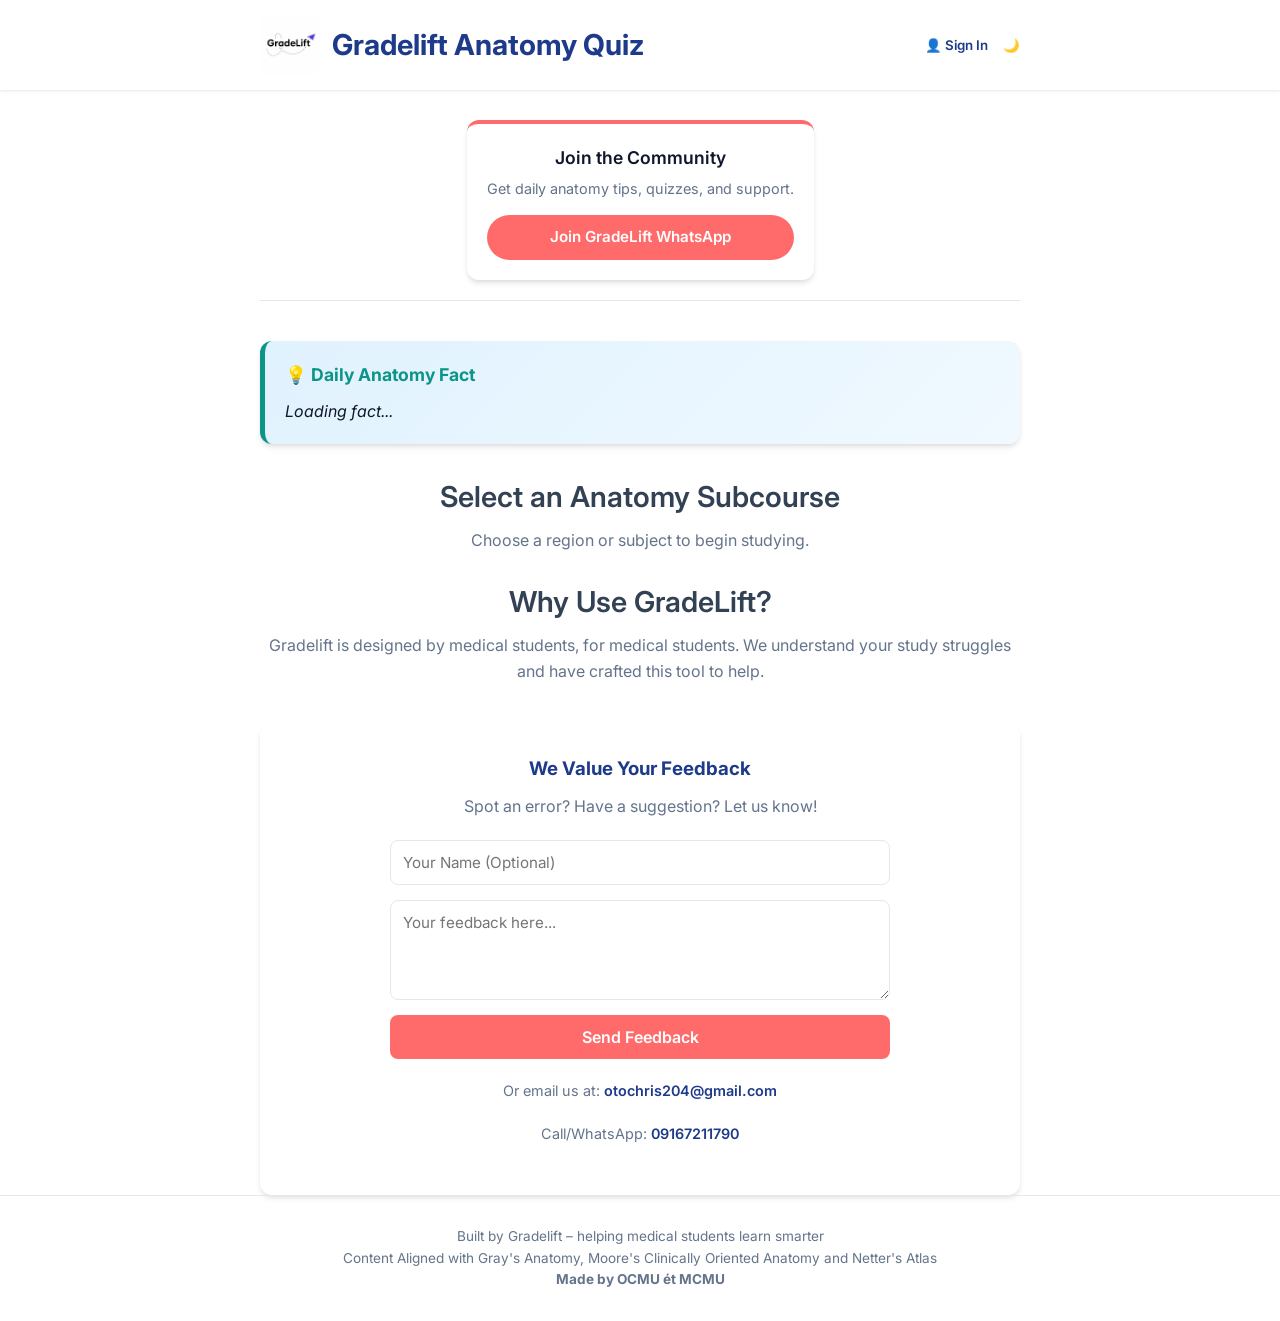
==== commit 922925c0: "Add files via upload" ====
--- a/index.html
+++ b/index.html
@@ -17,17 +17,119 @@
           <img src="logo.jpeg" alt="Gradelift Logo" class="site-logo" />
           <h1>Gradelift Anatomy Quiz</h1>
         </div>
-        <button
-          id="theme-toggle"
-          class="btn-text"
-          style="margin-left: auto; margin-bottom: 0"
+        <div
+          class="header-actions"
+          style="
+            margin-left: auto;
+            display: flex;
+            align-items: center;
+            gap: 15px;
+          "
         >
-          🌙
-        </button>
+          <button id="btn-nav-auth" class="btn-text" style="margin-bottom: 0">
+            👤 Sign In
+          </button>
+          <button id="theme-toggle" class="btn-text" style="margin-bottom: 0">
+            🌙
+          </button>
+        </div>
       </div>
     </header>
 
     <main class="container">
+      <section id="view-auth" class="view hidden">
+        <div class="auth-wrapper">
+          <div class="auth-left">
+            <img src="logo.jpeg" alt="Gradelift Logo" class="site-logo" />
+            <h2>Welcome to Gradelift</h2>
+            <p>
+              Master clinical anatomy with precision. Track your progress, save
+              your scores, and study smarter.
+            </p>
+          </div>
+          <div class="auth-right">
+            <button type="button" id="btn-auth-home" class="home-tab">
+              🏠 Home
+            </button>
+            <div class="auth-form-container">
+              <h3>Sign In</h3>
+              <p>Access your saved progress and quizzes.</p>
+              <form id="login-form">
+                <div class="input-group">
+                  <label for="auth-email">Email Address</label>
+                  <input
+                    type="email"
+                    id="auth-email"
+                    placeholder="you@medicalschool.edu"
+                    class="form-input"
+                    required
+                  />
+                </div>
+                <div class="input-group">
+                  <div
+                    style="
+                      display: flex;
+                      justify-content: space-between;
+                      align-items: center;
+                      margin-bottom: 8px;
+                    "
+                  >
+                    <label for="auth-password" style="margin-bottom: 0"
+                      >Password</label
+                    >
+                    <button
+                      type="button"
+                      id="btn-forgot-password"
+                      class="btn-text-small"
+                    >
+                      Forgot password?
+                    </button>
+                  </div>
+                  <input
+                    type="password"
+                    id="auth-password"
+                    placeholder="••••••••"
+                    class="form-input"
+                    required
+                  />
+                </div>
+                <button type="button" id="btn-login" class="btn-primary">
+                  Log In
+                </button>
+                <button type="button" id="btn-signup" class="btn-secondary">
+                  Create Account
+                </button>
+                <div class="auth-divider"><span>OR</span></div>
+                <button type="button" id="btn-google" class="btn-social">
+                  <img
+                    src="https://www.gstatic.com/firebasejs/ui/2.0.0/images/auth/google.svg"
+                    alt="Google"
+                    class="social-icon"
+                  />
+                  Sign in with Google
+                </button>
+                <button type="button" id="btn-guest" class="btn-guest">
+                  Continue as Guest
+                </button>
+              </form>
+              <p id="auth-message" class="auth-message"></p>
+              <div id="auth-logged-in-state" class="hidden">
+                <p>
+                  You are currently logged in as
+                  <span id="user-email-display"></span>
+                </p>
+                <button type="button" id="btn-go-study" class="btn-primary">
+                  Go to Dashboard
+                </button>
+                <button type="button" id="btn-logout" class="btn-secondary">
+                  Log Out
+                </button>
+              </div>
+            </div>
+          </div>
+        </div>
+      </section>
+
       <section id="view-subcourses" class="view active-view">
         <div class="cta-section hero-cta">
           <div class="cta-card whatsapp-style">
@@ -203,6 +305,23 @@
       </section>
     </main>
 
+    <!-- Login Reminder Modal -->
+    <div id="login-modal" class="modal-overlay hidden">
+      <div class="modal-content">
+        <h3>💾 Save Your Progress!</h3>
+        <p>
+          Create a free account or log in to automatically save your quiz scores
+          and track your mastery of anatomy across all devices.
+        </p>
+        <div class="modal-actions">
+          <button id="btn-modal-login" class="btn-primary">
+            Log In / Sign Up
+          </button>
+          <button id="btn-modal-close" class="btn-outline">Maybe Later</button>
+        </div>
+      </div>
+    </div>
+
     <footer class="site-footer">
       <p>Built by Gradelift – helping medical students learn smarter</p>
       <p>
@@ -212,6 +331,6 @@
       <p><strong>Made by OCMU ét MCMU</strong></p>
     </footer>
 
-    <script src="script.js?v=2"></script>
+    <script type="module" src="script.js?v=2"></script>
   </body>
 </html>
--- a/style.css
+++ b/style.css
@@ -348,6 +348,17 @@
   padding: 0;
 }
 
+.btn-text-small {
+  background: none;
+  color: var(--primary-brand);
+  font-size: 0.85rem;
+  font-weight: 600;
+  padding: 0;
+}
+.btn-text-small:hover {
+  text-decoration: underline;
+}
+
 /* =========================================
    7. SUBCOURSE GRID & TOPIC LIST
    ========================================= */
@@ -782,7 +793,253 @@
 }
 
 /* =========================================
-   12. FOOTER & MOBILE
+   12. AUTHENTICATION VIEW
+   ========================================= */
+.auth-wrapper {
+  display: flex;
+  max-width: 900px;
+  margin: 40px auto;
+  background: var(--bg-surface);
+  border-radius: 16px;
+  box-shadow: 0 10px 25px rgba(0, 0, 0, 0.1);
+  overflow: hidden;
+  border: 1px solid #e2e8f0;
+}
+[data-theme="dark"] .auth-wrapper {
+  border-color: #334155;
+}
+.auth-left {
+  flex: 1;
+  background: linear-gradient(
+    135deg,
+    var(--primary-brand) 0%,
+    var(--secondary-teal) 100%
+  );
+  color: white;
+  padding: 50px 40px;
+  display: flex;
+  flex-direction: column;
+  justify-content: center;
+  align-items: center;
+  text-align: center;
+}
+.auth-left .site-logo {
+  height: 90px;
+  margin-bottom: 25px;
+  border-radius: 16px;
+  box-shadow: 0 8px 20px rgba(0, 0, 0, 0.2);
+}
+.auth-left h2 {
+  font-size: 2.2rem;
+  margin-bottom: 15px;
+  font-weight: 700;
+  color: white;
+}
+.auth-left p {
+  font-size: 1.1rem;
+  opacity: 0.9;
+  line-height: 1.5;
+}
+.auth-right {
+  flex: 1.2;
+  padding: 50px 40px;
+  display: flex;
+  flex-direction: column;
+  justify-content: center;
+}
+.auth-form-container h3 {
+  font-size: 1.8rem;
+  color: var(--text-heading);
+  margin-bottom: 8px;
+}
+.auth-form-container > p {
+  color: var(--text-muted);
+  margin-bottom: 30px;
+  font-size: 0.95rem;
+}
+.input-group {
+  margin-bottom: 20px;
+  text-align: left;
+}
+.input-group label {
+  display: block;
+  font-size: 0.9rem;
+  font-weight: 600;
+  margin-bottom: 8px;
+  color: var(--text-body);
+}
+.auth-divider {
+  display: flex;
+  align-items: center;
+  text-align: center;
+  margin: 25px 0;
+  color: var(--text-muted);
+}
+.auth-divider::before,
+.auth-divider::after {
+  content: "";
+  flex: 1;
+  border-bottom: 1px solid #e2e8f0;
+}
+.auth-divider span {
+  padding: 0 15px;
+  font-size: 0.85rem;
+  font-weight: 600;
+  text-transform: uppercase;
+  letter-spacing: 1px;
+}
+[data-theme="dark"] .auth-divider::before,
+[data-theme="dark"] .auth-divider::after {
+  border-bottom-color: #334155;
+}
+.btn-social {
+  display: flex;
+  align-items: center;
+  justify-content: center;
+  gap: 10px;
+  background-color: var(--bg-surface);
+  color: var(--text-heading);
+  border: 1px solid #e2e8f0;
+  padding: 12px 24px;
+  border-radius: 8px;
+  font-weight: 600;
+  font-size: 1rem;
+  width: 100%;
+  margin-bottom: 10px;
+  transition: all 0.2s;
+}
+.btn-social:hover {
+  background-color: var(--bg-hover);
+}
+.social-icon {
+  width: 20px;
+  height: 20px;
+}
+.auth-message {
+  margin-top: 15px;
+  font-weight: 600;
+  color: var(--error-red);
+  text-align: center;
+  font-size: 0.9rem;
+}
+.auth-message.success {
+  color: var(--success-green);
+}
+#auth-logged-in-state {
+  text-align: center;
+  padding: 30px 0;
+}
+#auth-logged-in-state p {
+  margin-bottom: 25px;
+  font-size: 1.1rem;
+  color: var(--text-body);
+}
+#user-email-display {
+  font-weight: bold;
+  color: var(--primary-brand);
+  display: block;
+  margin-top: 5px;
+  font-size: 1.2rem;
+}
+.btn-guest {
+  background-color: transparent;
+  color: var(--text-body);
+  border: 1px solid #e2e8f0;
+  padding: 12px 24px;
+  border-radius: 8px;
+  font-weight: 600;
+  font-size: 1rem;
+  width: 100%;
+  transition: all 0.2s;
+}
+.btn-guest:hover {
+  background-color: var(--bg-hover);
+  color: var(--text-heading);
+}
+[data-theme="dark"] .btn-guest {
+  border-color: #334155;
+}
+[data-theme="dark"] .btn-social {
+  border-color: #334155;
+}
+
+/* =========================================
+   14. MODALS & POPUPS
+   ========================================= */
+@keyframes overlayFadeIn {
+  from {
+    opacity: 0;
+  }
+  to {
+    opacity: 1;
+  }
+}
+
+@keyframes scaleUp {
+  from {
+    transform: scale(0.95);
+    opacity: 0;
+  }
+  to {
+    transform: scale(1);
+    opacity: 1;
+  }
+}
+
+.modal-overlay {
+  position: fixed;
+  top: 0;
+  left: 0;
+  right: 0;
+  bottom: 0;
+  background: rgba(15, 23, 42, 0.6);
+  display: flex;
+  align-items: center;
+  justify-content: center;
+  z-index: 1000;
+  backdrop-filter: blur(4px);
+  animation: overlayFadeIn 0.3s ease;
+}
+.modal-content {
+  background: var(--bg-surface);
+  padding: 30px;
+  border-radius: 16px;
+  max-width: 400px;
+  width: 90%;
+  text-align: center;
+  box-shadow:
+    0 20px 25px -5px rgba(0, 0, 0, 0.1),
+    0 10px 10px -5px rgba(0, 0, 0, 0.04);
+  animation: scaleUp 0.3s ease;
+}
+.modal-content h3 {
+  color: var(--text-heading);
+  margin-bottom: 10px;
+  font-size: 1.4rem;
+}
+.modal-content p {
+  color: var(--text-body);
+  margin-bottom: 25px;
+  font-size: 0.95rem;
+}
+.modal-actions {
+  display: flex;
+  flex-direction: column;
+  gap: 10px;
+}
+.modal-actions .btn-outline {
+  margin-top: 0;
+  padding: 8px;
+  color: var(--text-muted);
+  border: none;
+}
+.modal-actions .btn-outline:hover {
+  color: var(--text-heading);
+  background: var(--bg-hover);
+}
+
+/* =========================================
+   13. FOOTER & MOBILE
    ========================================= */
 .site-footer {
   margin-top: auto;
@@ -825,6 +1082,17 @@
   .feedback-section {
     padding: 20px;
   }
+
+  .auth-wrapper {
+    flex-direction: column;
+    margin: 20px auto;
+  }
+  .auth-left {
+    padding: 40px 20px;
+  }
+  .auth-right {
+    padding: 40px 20px;
+  }
 }
 
 /* Mobile devices */
